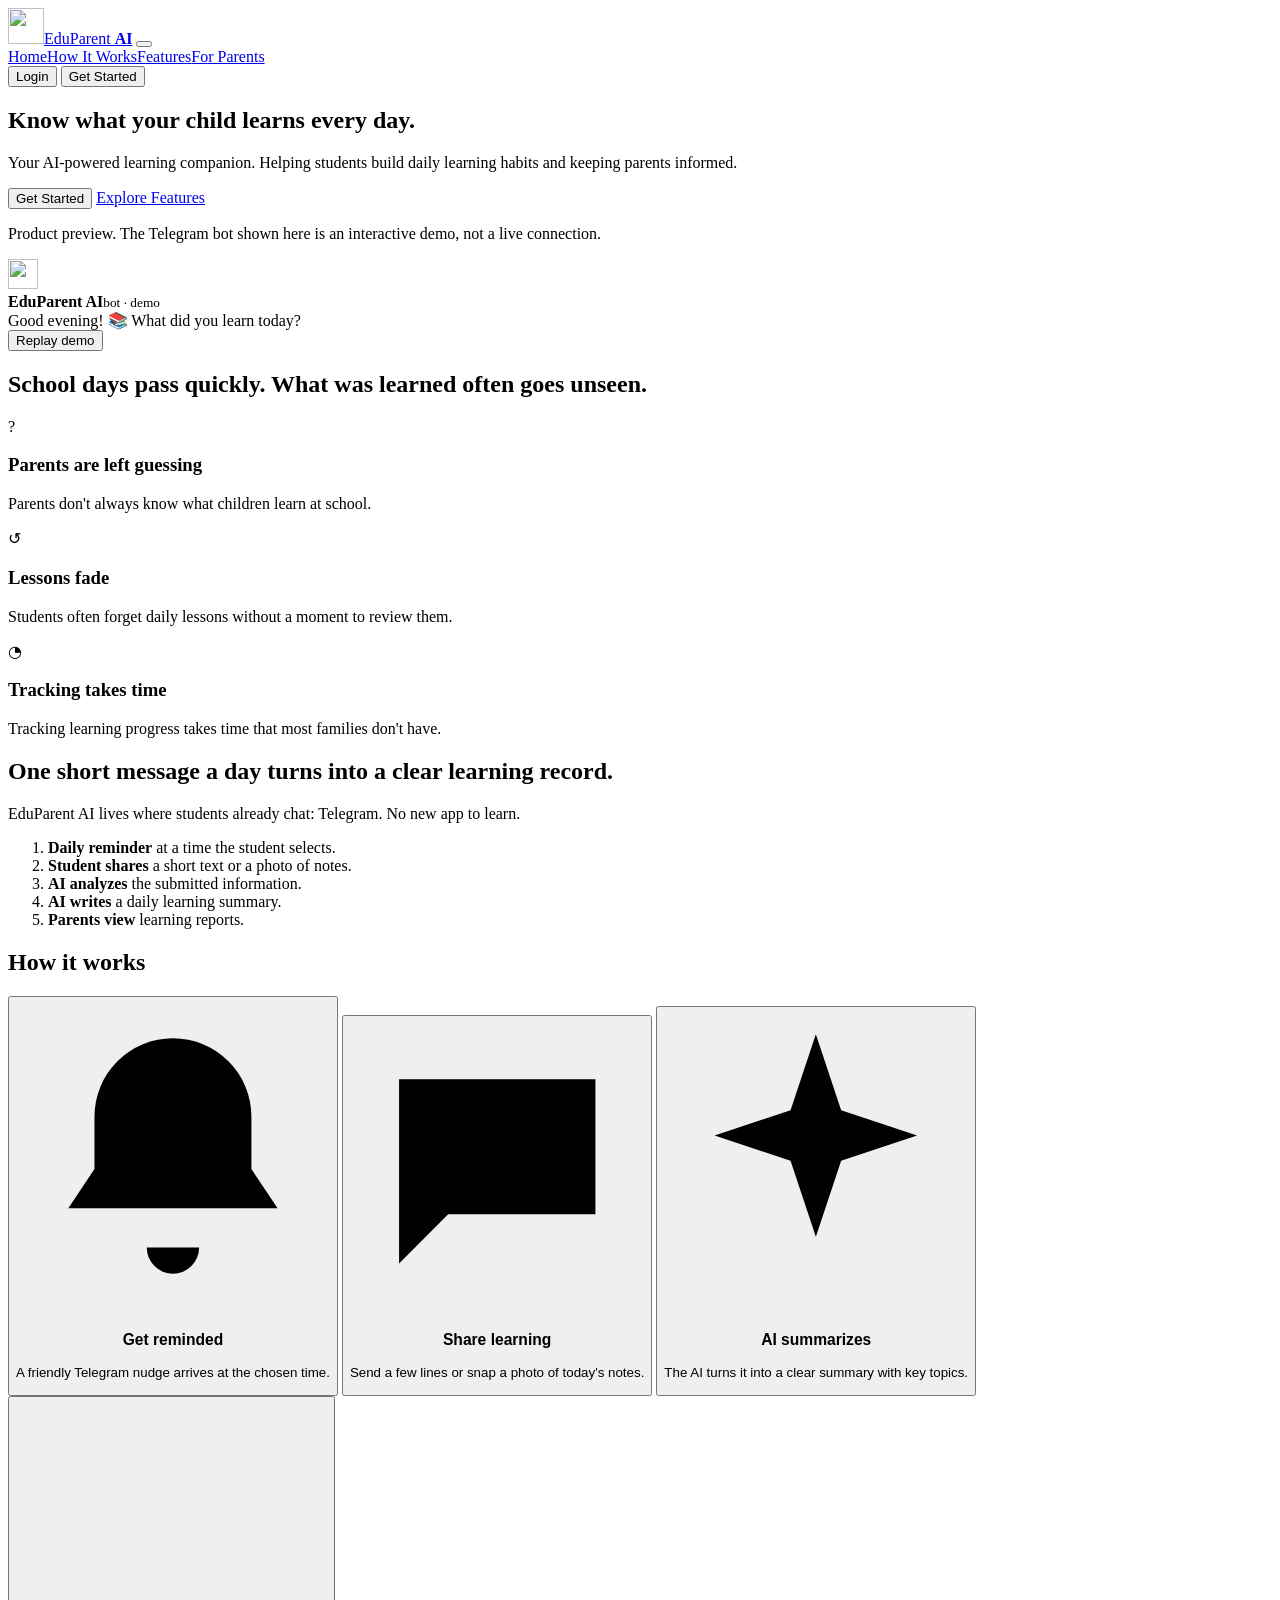
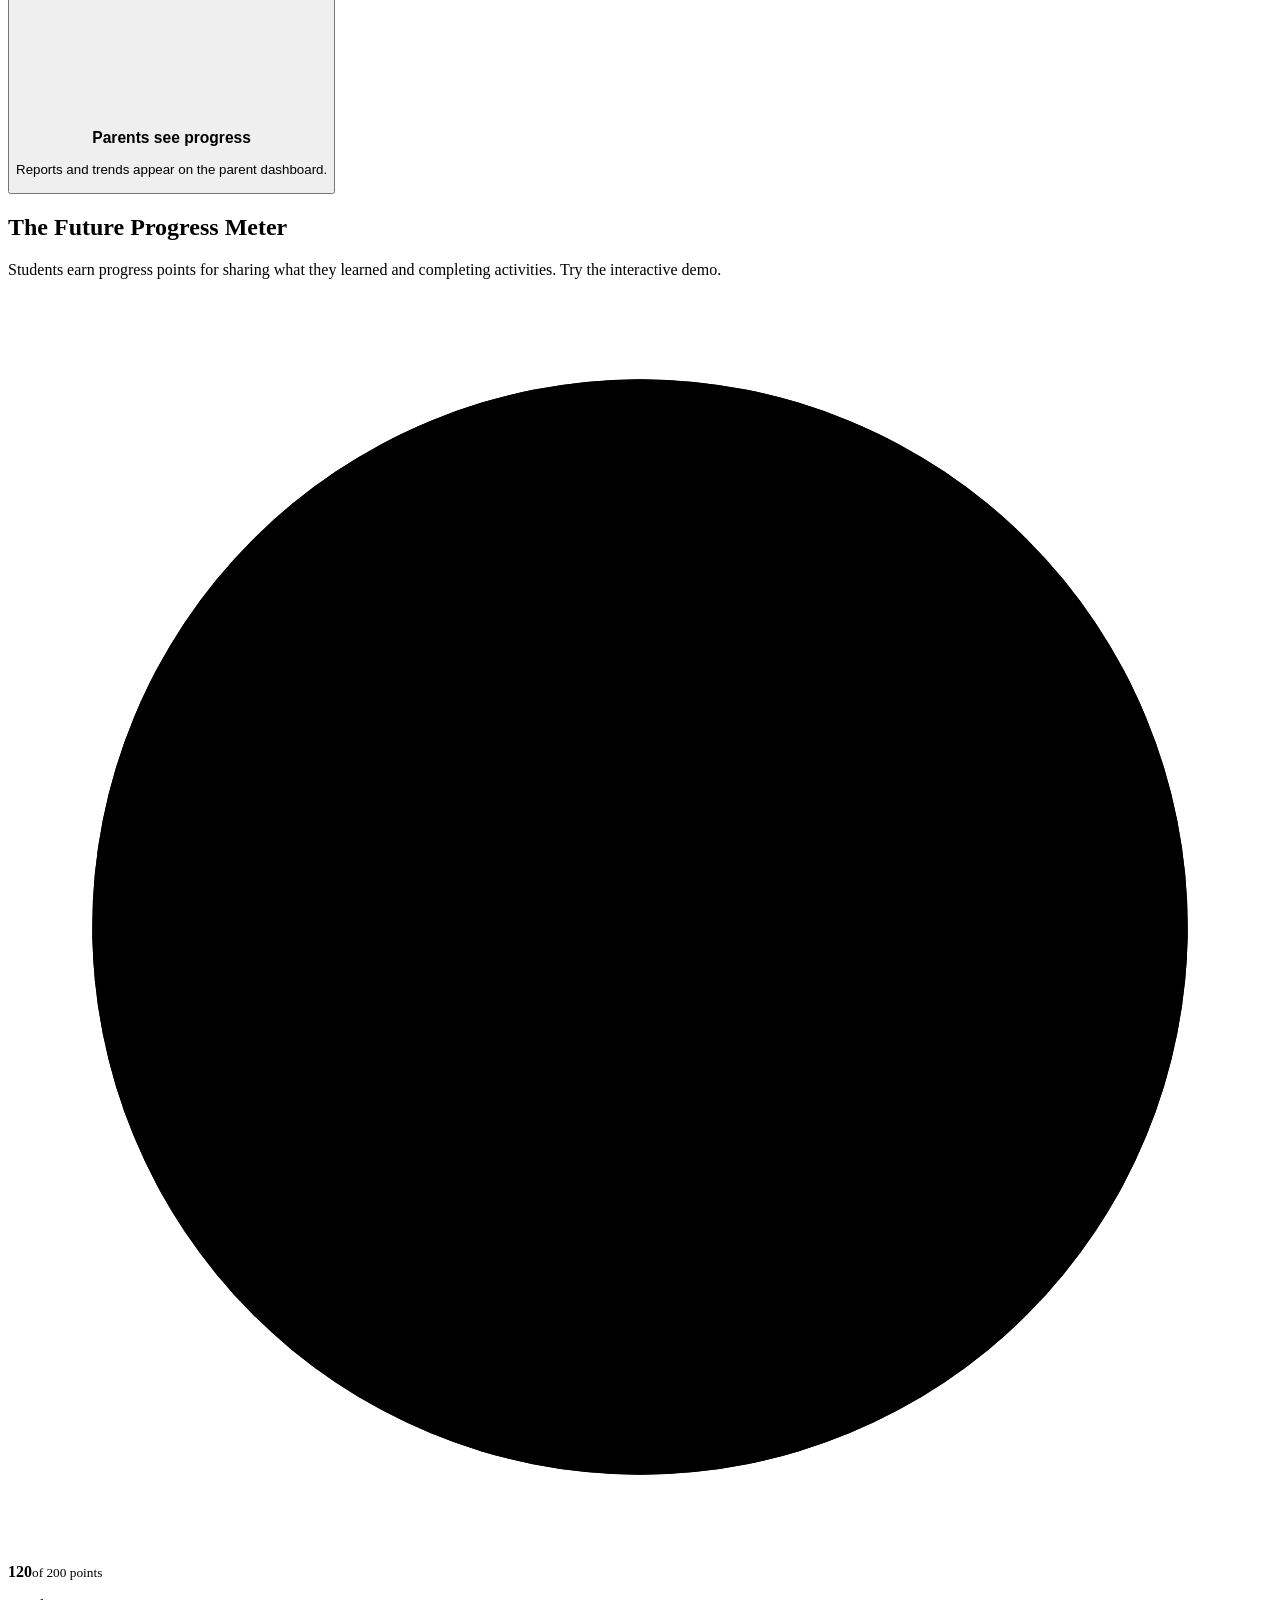
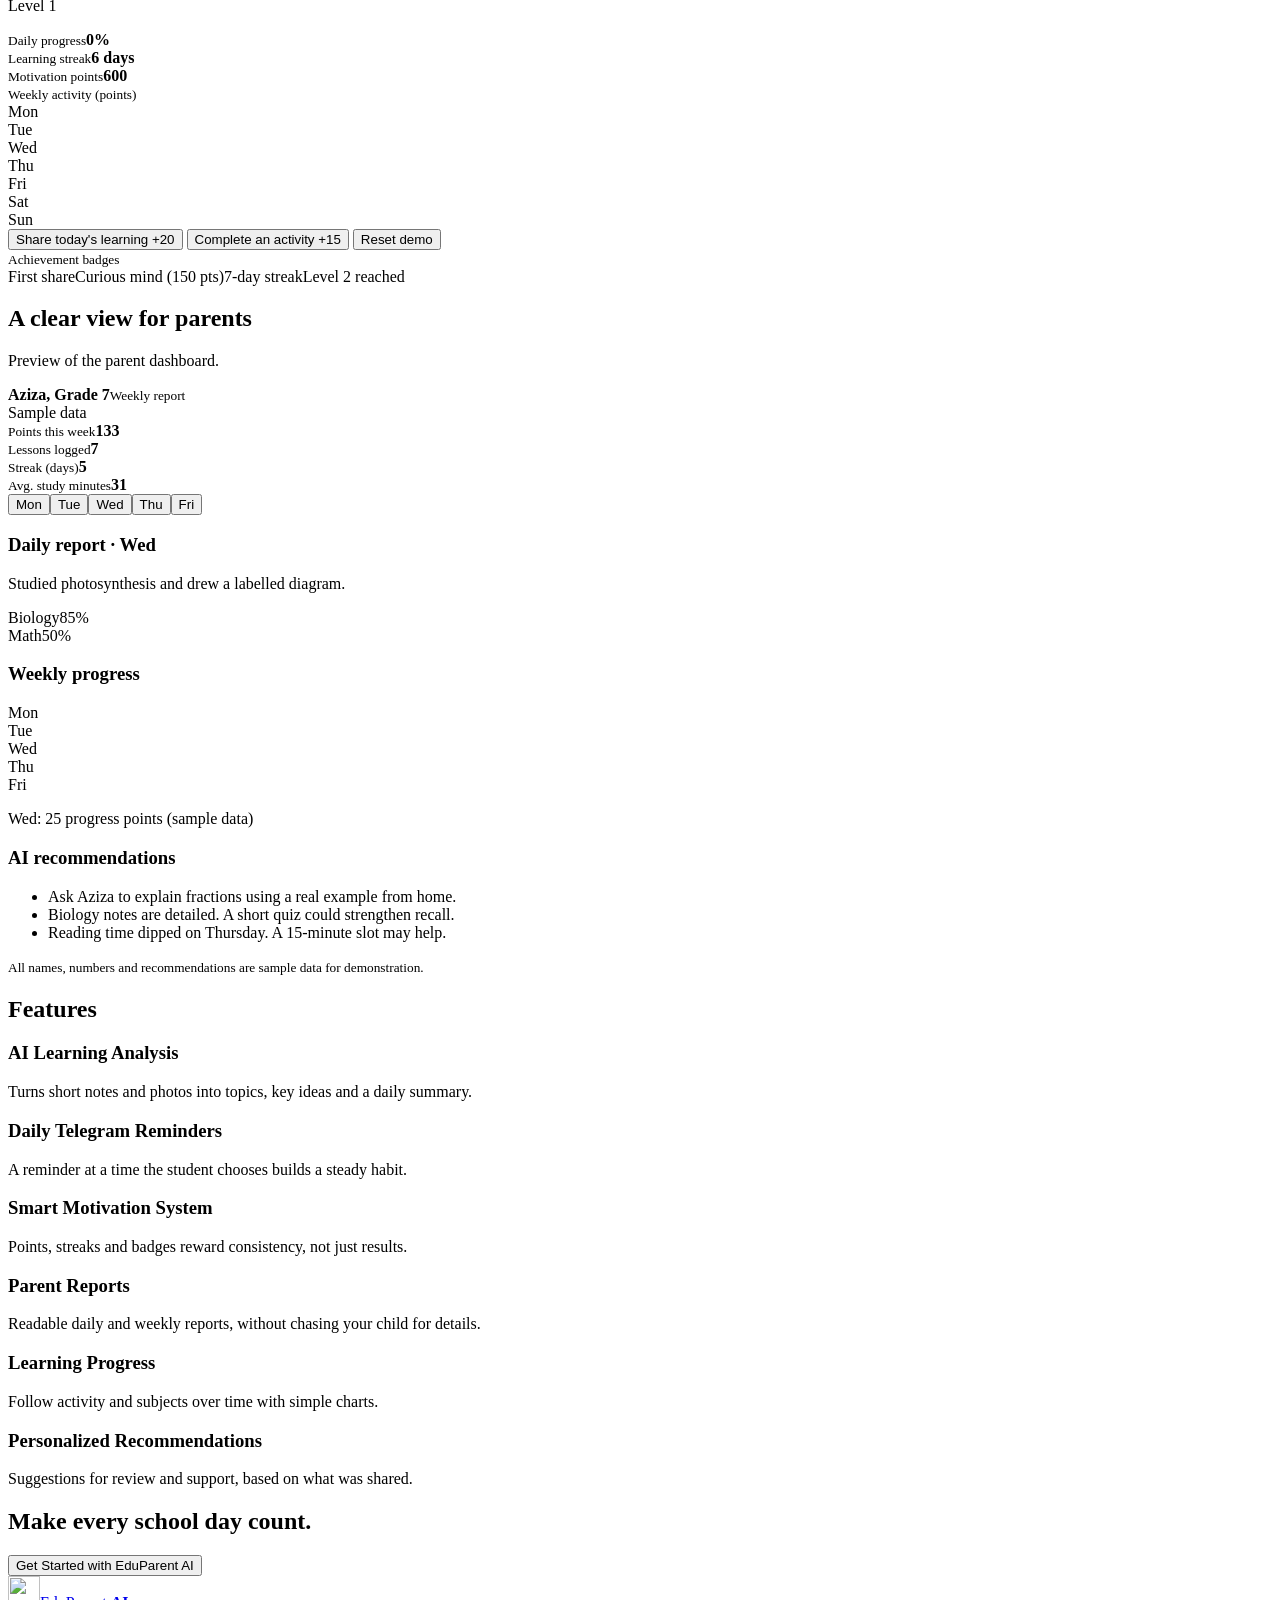
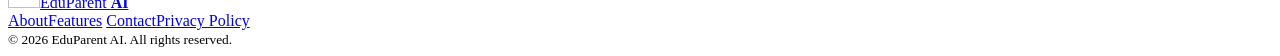
==== index.html @ 007787d1 "Create index.html" ====
<!DOCTYPE html>
<html lang="en">
<head>
<meta charset="UTF-8">
<meta name="viewport" content="width=device-width, initial-scale=1">
<title>EduParent AI – Know what your child learns every day</title>
<meta name="description" content="EduParent AI is a Telegram learning assistant that helps students share daily learning and keeps parents informed.">
<link rel="preconnect" href="https://fonts.googleapis.com">
<link rel="preconnect" href="https://fonts.gstatic.com" crossorigin>
<link href="https://fonts.googleapis.com/css2?family=Manrope:wght@400;500;600;700;800&display=swap" rel="stylesheet">
<link rel="stylesheet" href="style.css">
</head>
<body>

<!-- ===== A. NAVBAR ===== -->
<header class="nav" id="nav">
  <div class="wrap nav-in">
    <a href="#home" class="brand"><img src="logo.png" alt="" width="36" height="36"><span>EduParent <b>AI</b></span></a>
    <button class="burger" id="burger" aria-label="Open menu" aria-expanded="false"><span></span><span></span></button>
    <nav class="links" id="links">
      <a href="#home">Home</a><a href="#how">How It Works</a><a href="#features">Features</a><a href="#parents">For Parents</a>
      <div class="nav-btns">
        <button class="btn ghost sm" data-open="Login">Login</button>
        <button class="btn primary sm" data-open="Get Started">Get Started</button>
      </div>
    </nav>
  </div>
</header>

<main>
<!-- ===== B. HERO ===== -->
<section class="hero" id="home">
  <div class="wrap hero-grid">
    <div class="hero-copy">
      <h1>Know what your child learns every day.</h1>
      <p class="lead">Your AI-powered learning companion. Helping students build daily learning habits and keeping parents informed.</p>
      <div class="row">
        <button class="btn primary" data-open="Get Started">Get Started</button>
        <a class="btn ghost" href="#features">Explore Features</a>
      </div>
      <p class="note">Product preview. The Telegram bot shown here is an interactive demo, not a live connection.</p>
    </div>

    <div class="phone-stage">
      <div class="phone" id="phone">
        <div class="notch"></div>
        <div class="tg-head"><img src="logo.png" alt="" width="30" height="30"><div><strong>EduParent AI</strong><small>bot · demo</small></div></div>
        <div class="chat" id="chat" aria-live="polite"></div>
        <div class="tg-foot"><button class="btn primary sm" id="replay">Replay demo</button></div>
      </div>
      <div class="glow"></div>
    </div>
  </div>
</section>

<!-- ===== C. PROBLEM ===== -->
<section class="sec" id="problem">
  <div class="wrap">
    <h2>School days pass quickly. What was learned often goes unseen.</h2>
    <div class="grid3">
      <article class="card"><div class="ico">?</div><h3>Parents are left guessing</h3><p>Parents don't always know what children learn at school.</p></article>
      <article class="card"><div class="ico">↺</div><h3>Lessons fade</h3><p>Students often forget daily lessons without a moment to review them.</p></article>
      <article class="card"><div class="ico">◔</div><h3>Tracking takes time</h3><p>Tracking learning progress takes time that most families don't have.</p></article>
    </div>
  </div>
</section>

<!-- ===== D. SOLUTION ===== -->
<section class="sec alt" id="solution">
  <div class="wrap split">
    <div>
      <h2>One short message a day turns into a clear learning record.</h2>
      <p class="lead">EduParent AI lives where students already chat: Telegram. No new app to learn.</p>
    </div>
    <ol class="steps-list">
      <li><b>Daily reminder</b> at a time the student selects.</li>
      <li><b>Student shares</b> a short text or a photo of notes.</li>
      <li><b>AI analyzes</b> the submitted information.</li>
      <li><b>AI writes</b> a daily learning summary.</li>
      <li><b>Parents view</b> learning reports.</li>
    </ol>
  </div>
</section>

<!-- ===== E. HOW IT WORKS ===== -->
<section class="sec" id="how">
  <div class="wrap">
    <h2>How it works</h2>
    <div class="flow" id="flow">
      <div class="flow-line"><i id="flowFill"></i></div>
      <button class="step active" data-i="0"><span class="sico"><svg viewBox="0 0 24 24"><path d="M12 3a6 6 0 0 0-6 6v4l-2 3h16l-2-3V9a6 6 0 0 0-6-6zM10 19a2 2 0 0 0 4 0"/></svg></span><h3>Get reminded</h3><p>A friendly Telegram nudge arrives at the chosen time.</p></button>
      <button class="step" data-i="1"><span class="sico"><svg viewBox="0 0 24 24"><path d="M4 5h16v11H8l-4 4V5z"/></svg></span><h3>Share learning</h3><p>Send a few lines or snap a photo of today's notes.</p></button>
      <button class="step" data-i="2"><span class="sico"><svg viewBox="0 0 24 24"><path d="M12 2l2 6 6 2-6 2-2 6-2-6-6-2 6-2z"/></svg></span><h3>AI summarizes</h3><p>The AI turns it into a clear summary with key topics.</p></button>
      <button class="step" data-i="3"><span class="sico"><svg viewBox="0 0 24 24"><path d="M4 20V10M10 20V4M16 20v-8M22 20H2"/></svg></span><h3>Parents see progress</h3><p>Reports and trends appear on the parent dashboard.</p></button>
    </div>
  </div>
</section>

<!-- ===== F. FUTURE PROGRESS SYSTEM ===== -->
<section class="sec alt" id="progress">
  <div class="wrap">
    <h2>The Future Progress Meter</h2>
    <p class="lead">Students earn progress points for sharing what they learned and completing activities. Try the interactive demo.</p>
    <div class="meter card big">
      <div class="meter-l">
        <div class="ring"><svg viewBox="0 0 120 120"><circle cx="60" cy="60" r="52" class="trk"/><circle cx="60" cy="60" r="52" class="bar" id="ringBar"/></svg>
          <div class="ring-t"><strong id="pts">0</strong><small>of <span id="goal">200</span> points</small></div></div>
        <p class="lvl" id="lvl">Level 1</p>
      </div>
      <div class="meter-r">
        <div class="mini-stats">
          <div><small>Daily progress</small><strong id="dailyPct">0%</strong></div>
          <div><small>Learning streak</small><strong><span id="streak">6</span> days</strong></div>
          <div><small>Motivation points</small><strong id="mp">0</strong></div>
        </div>
        <small class="lab">Weekly activity (points)</small>
        <div class="bars" id="weekBars"></div>
        <div class="row">
          <button class="btn primary sm" id="actShare">Share today's learning +20</button>
          <button class="btn ghost sm" id="actQuiz">Complete an activity +15</button>
          <button class="btn ghost sm" id="actReset">Reset demo</button>
        </div>
        <small class="lab">Achievement badges</small>
        <div class="badges" id="badges"></div>
      </div>
    </div>
  </div>
</section>

<!-- ===== G. PARENT DASHBOARD ===== -->
<section class="sec" id="parents">
  <div class="wrap">
    <h2>A clear view for parents</h2>
    <p class="lead">Preview of the parent dashboard.</p>
    <div class="dash card big">
      <div class="dash-top">
        <div><strong>Aziza, Grade 7</strong><small>Weekly report</small></div>
        <span class="tag">Sample data</span>
      </div>
      <div class="kpis">
        <div><small>Points this week</small><strong data-count="165">0</strong></div>
        <div><small>Lessons logged</small><strong data-count="9">0</strong></div>
        <div><small>Streak (days)</small><strong data-count="6">0</strong></div>
        <div><small>Avg. study minutes</small><strong data-count="38">0</strong></div>
      </div>
      <div class="dash-grid">
        <div class="panel">
          <div class="tabs" id="dayTabs" role="tablist"></div>
          <h3 id="dayTitle"></h3>
          <p id="daySummary" class="muted"></p>
          <div id="subjects"></div>
        </div>
        <div class="panel">
          <h3>Weekly progress</h3>
          <div class="chart" id="chart"></div>
          <p class="muted" id="chartRead">Hover or tap a bar for details.</p>
          <h3>AI recommendations</h3>
          <ul class="recs">
            <li>Ask Aziza to explain fractions using a real example from home.</li>
            <li>Biology notes are detailed. A short quiz could strengthen recall.</li>
            <li>Reading time dipped on Thursday. A 15-minute slot may help.</li>
          </ul>
        </div>
      </div>
      <small class="muted">All names, numbers and recommendations are sample data for demonstration.</small>
    </div>
  </div>
</section>

<!-- ===== H. FEATURES ===== -->
<section class="sec alt" id="features">
  <div class="wrap">
    <h2>Features</h2>
    <div class="grid3">
      <article class="card feat"><h3>AI Learning Analysis</h3><p>Turns short notes and photos into topics, key ideas and a daily summary.</p></article>
      <article class="card feat"><h3>Daily Telegram Reminders</h3><p>A reminder at a time the student chooses builds a steady habit.</p></article>
      <article class="card feat"><h3>Smart Motivation System</h3><p>Points, streaks and badges reward consistency, not just results.</p></article>
      <article class="card feat"><h3>Parent Reports</h3><p>Readable daily and weekly reports, without chasing your child for details.</p></article>
      <article class="card feat"><h3>Learning Progress</h3><p>Follow activity and subjects over time with simple charts.</p></article>
      <article class="card feat"><h3>Personalized Recommendations</h3><p>Suggestions for review and support, based on what was shared.</p></article>
    </div>
  </div>
</section>

<!-- ===== I. CTA ===== -->
<section class="cta">
  <div class="wrap">
    <h2>Make every school day count.</h2>
    <button class="btn primary lg" data-open="Get Started">Get Started with EduParent AI</button>
  </div>
</section>
</main>

<!-- ===== J. FOOTER ===== -->
<footer class="foot">
  <div class="wrap foot-in">
    <a href="#home" class="brand"><img src="logo.png" alt="" width="32" height="32"><span>EduParent <b>AI</b></span></a>
    <nav>
      <a href="#solution">About</a><a href="#features">Features</a>
      <a href="#" data-open="Contact">Contact</a><a href="#" data-open="Privacy Policy">Privacy Policy</a>
    </nav>
    <small>© <span id="yr">2026</span> EduParent AI. All rights reserved.</small>
  </div>
</footer>

<!-- Modal (demo notice) -->
<dialog id="modal">
  <h3 id="mTitle">Get Started</h3>
  <p>This website is a design preview. Sign-up, login and the Telegram bot are not connected yet, so nothing is sent or stored.</p>
  <div class="row"><button class="btn primary sm" id="mClose">Got it</button></div>
</dialog>

<script src="script.js"></script>
</body>
</html>
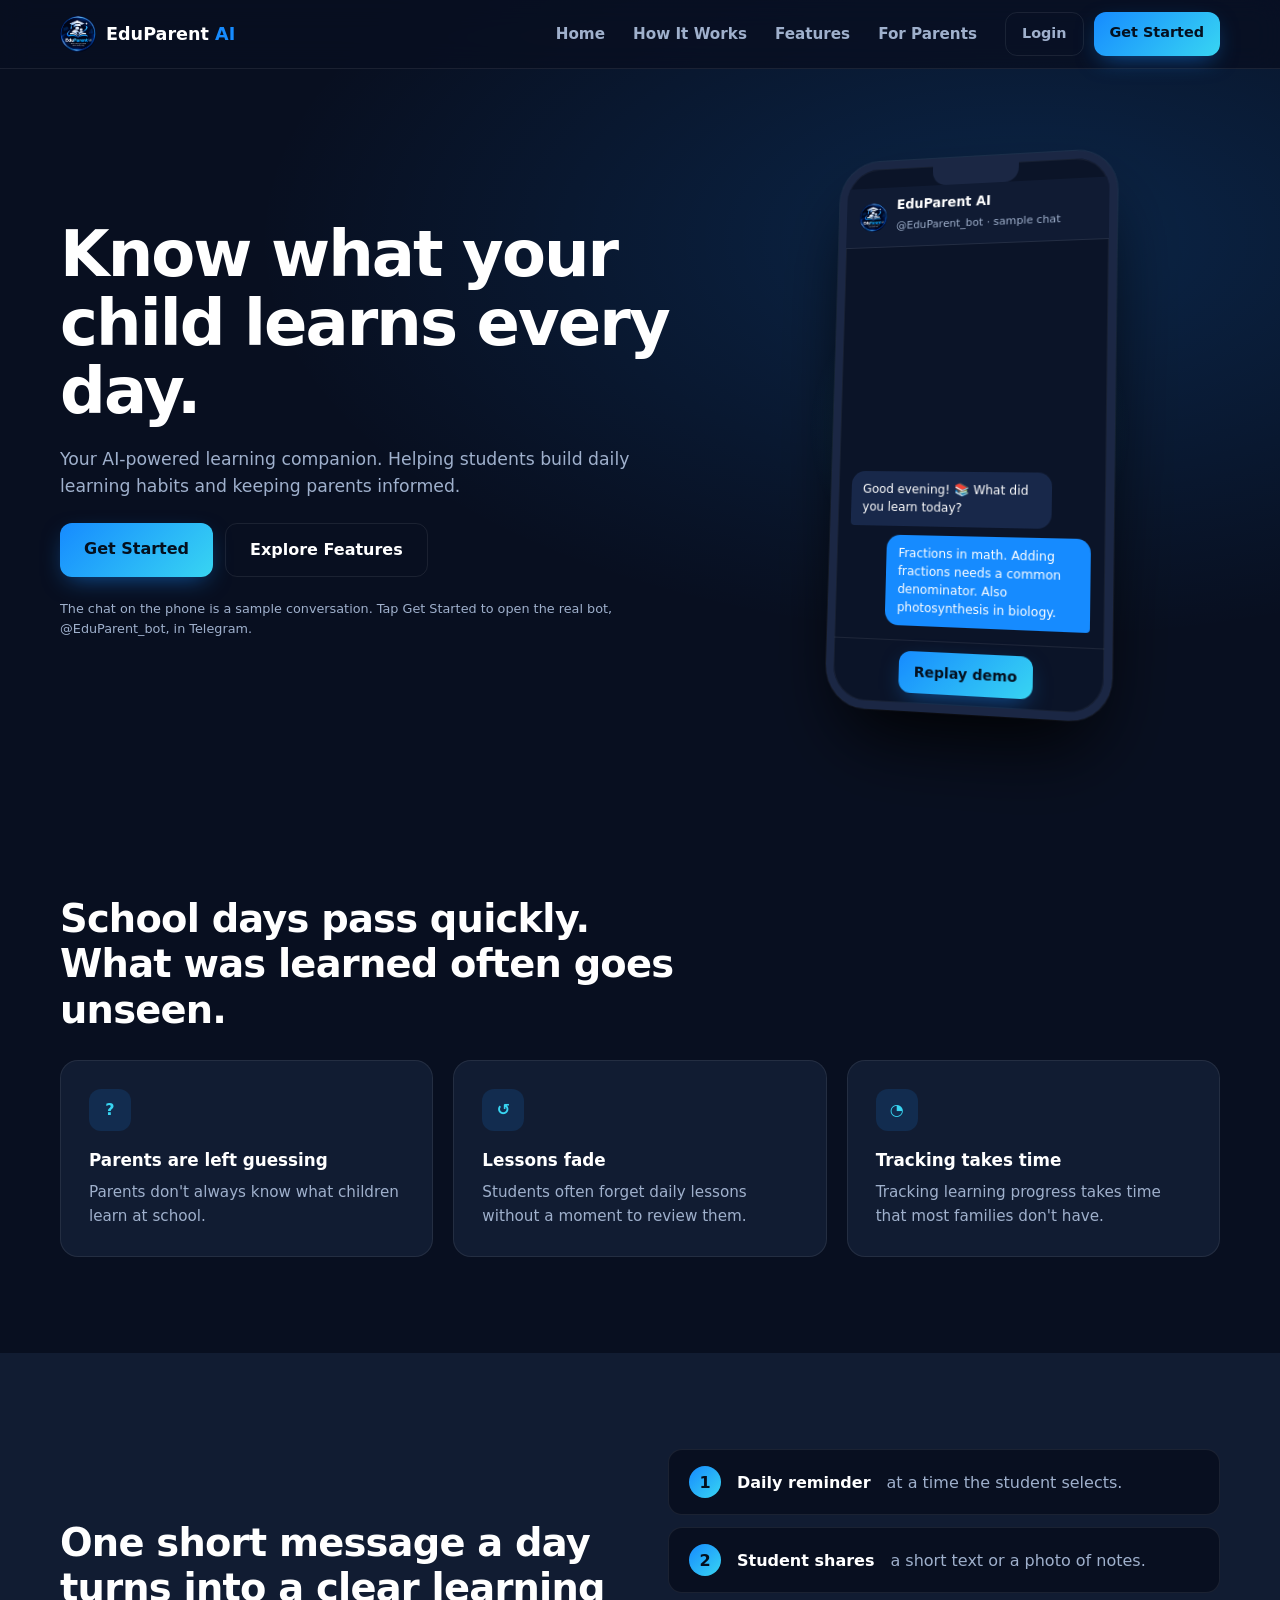
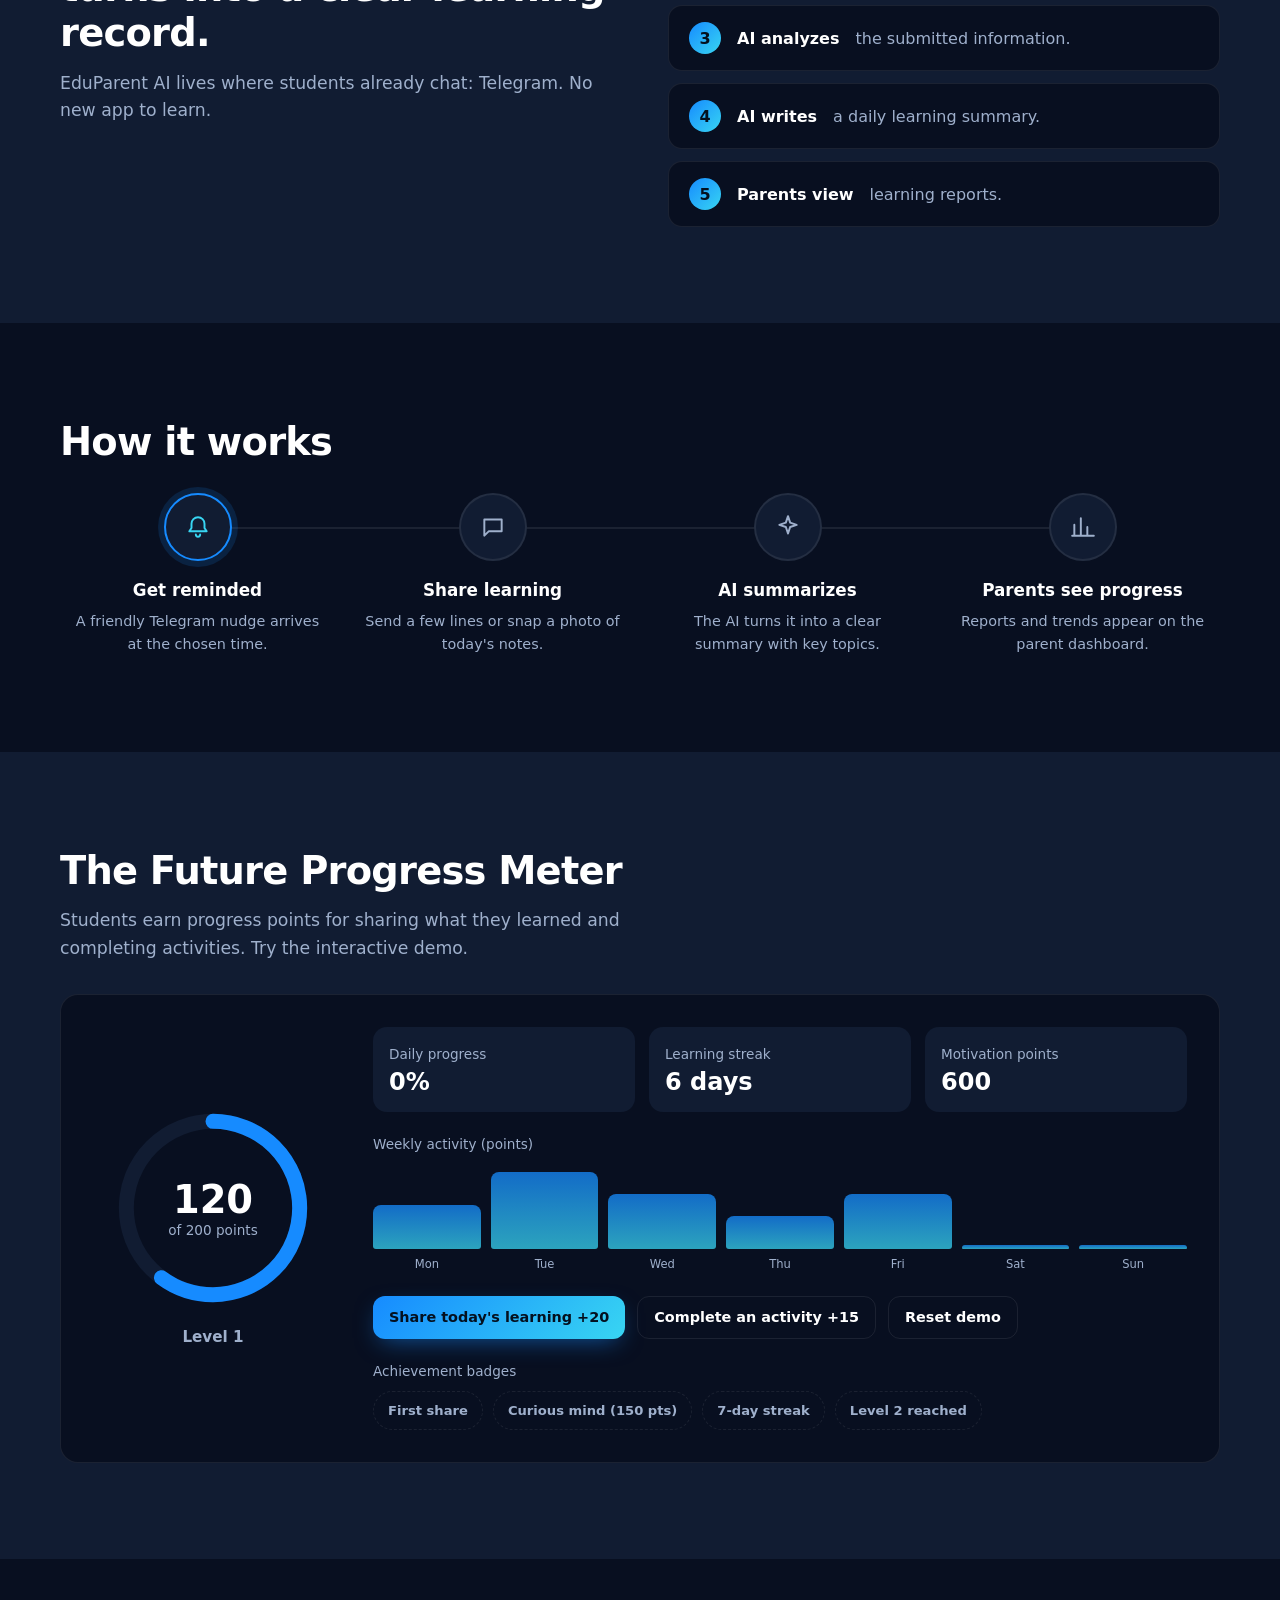
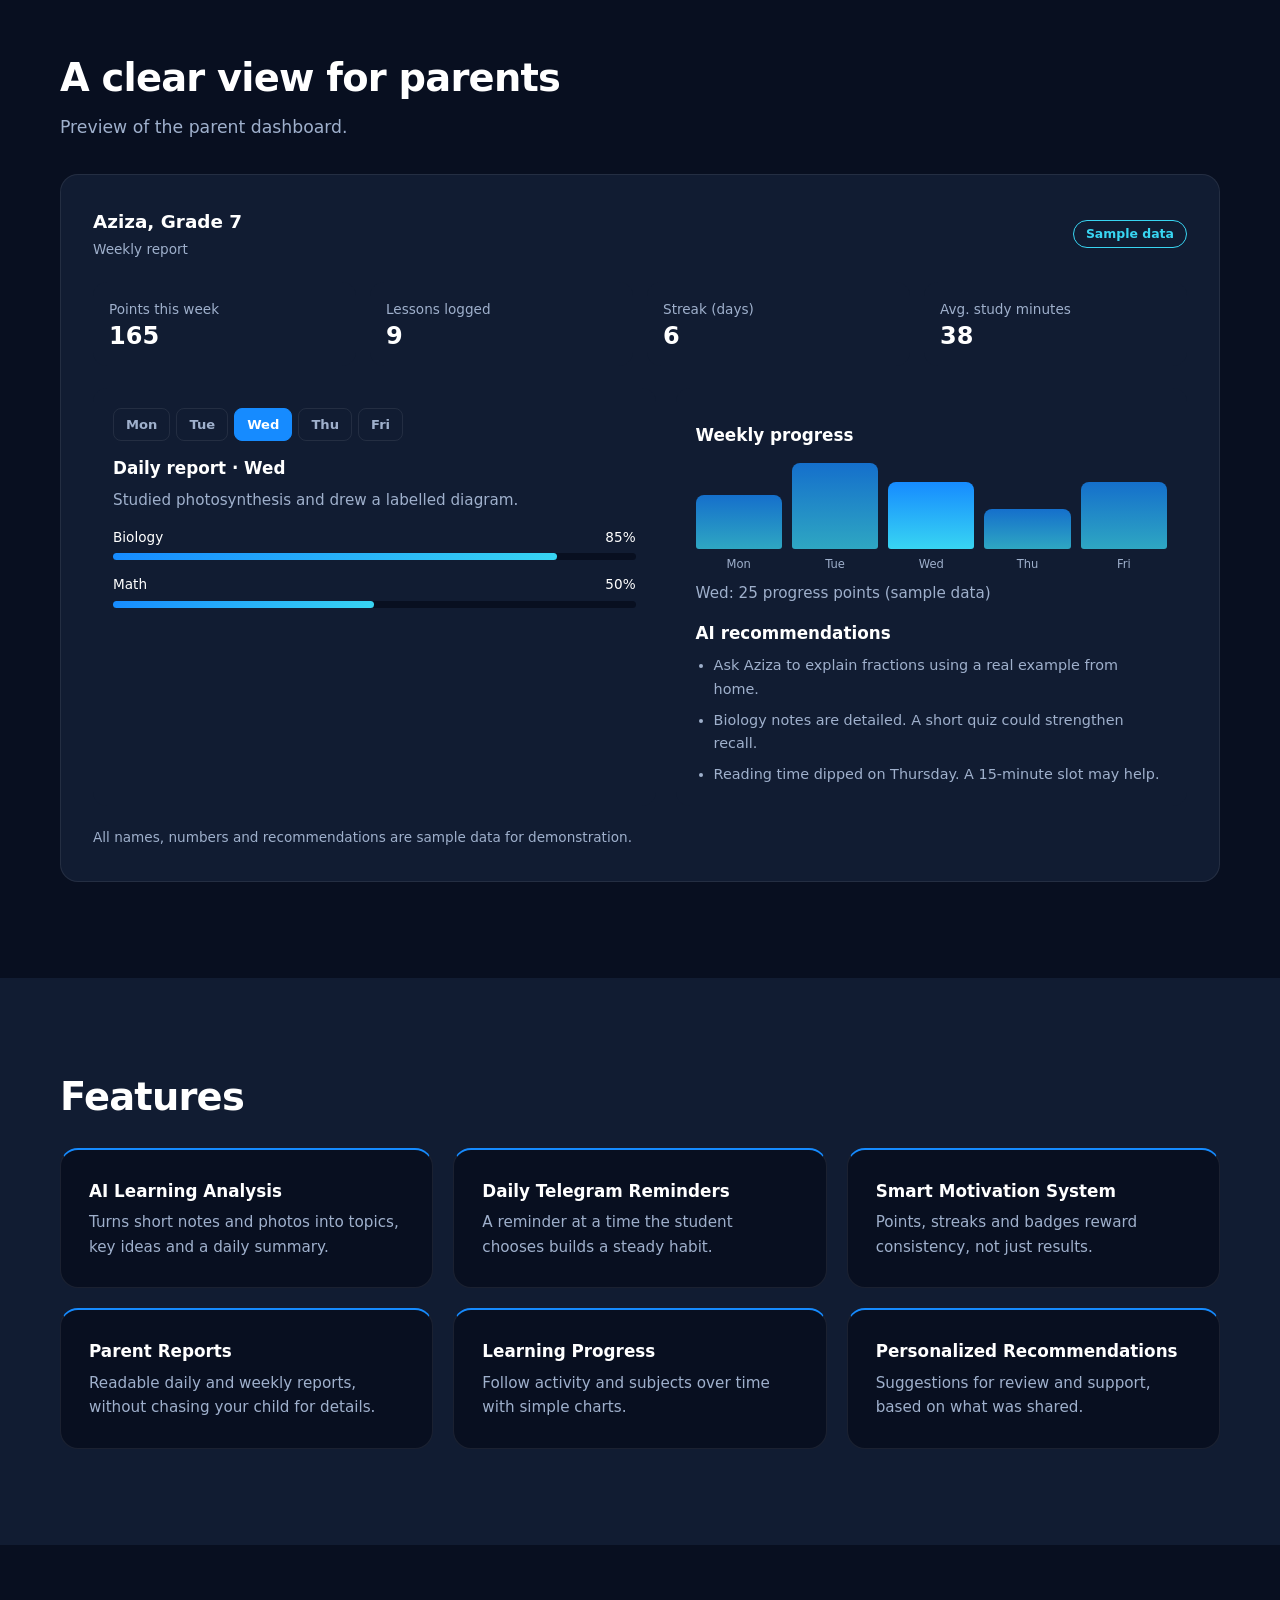
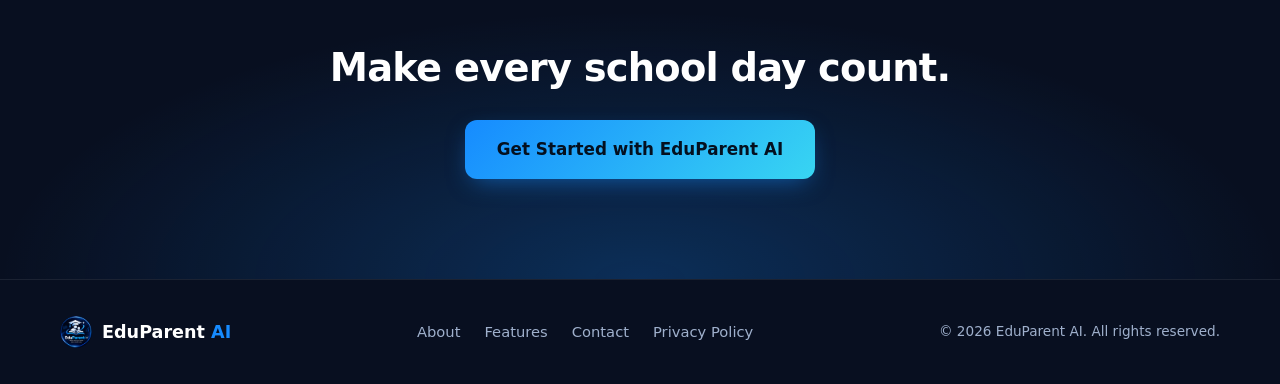
==== commit 6a55a277: "Rename index (1).html to index.html" ====
--- a/index.html
+++ b/index.html
@@ -8,6 +8,8 @@
 <link rel="preconnect" href="https://fonts.googleapis.com">
 <link rel="preconnect" href="https://fonts.gstatic.com" crossorigin>
 <link href="https://fonts.googleapis.com/css2?family=Manrope:wght@400;500;600;700;800&display=swap" rel="stylesheet">
+<link rel="icon" type="image/png" href="favicon.png">
+<link rel="apple-touch-icon" href="favicon.png">
 <link rel="stylesheet" href="style.css">
 </head>
 <body>
@@ -20,8 +22,8 @@
     <nav class="links" id="links">
       <a href="#home">Home</a><a href="#how">How It Works</a><a href="#features">Features</a><a href="#parents">For Parents</a>
       <div class="nav-btns">
-        <button class="btn ghost sm" data-open="Login">Login</button>
-        <button class="btn primary sm" data-open="Get Started">Get Started</button>
+        <a class="btn ghost sm" href="https://t.me/EduParent_bot" target="_blank" rel="noopener">Login</a>
+        <a class="btn primary sm" href="https://t.me/EduParent_bot" target="_blank" rel="noopener">Get Started</a>
       </div>
     </nav>
   </div>
@@ -35,16 +37,16 @@
       <h1>Know what your child learns every day.</h1>
       <p class="lead">Your AI-powered learning companion. Helping students build daily learning habits and keeping parents informed.</p>
       <div class="row">
-        <button class="btn primary" data-open="Get Started">Get Started</button>
+        <a class="btn primary" href="https://t.me/EduParent_bot" target="_blank" rel="noopener">Get Started</a>
         <a class="btn ghost" href="#features">Explore Features</a>
       </div>
-      <p class="note">Product preview. The Telegram bot shown here is an interactive demo, not a live connection.</p>
+      <p class="note">The chat on the phone is a sample conversation. Tap Get Started to open the real bot, @EduParent_bot, in Telegram.</p>
     </div>
 
     <div class="phone-stage">
       <div class="phone" id="phone">
         <div class="notch"></div>
-        <div class="tg-head"><img src="logo.png" alt="" width="30" height="30"><div><strong>EduParent AI</strong><small>bot · demo</small></div></div>
+        <div class="tg-head"><img src="logo.png" alt="" width="30" height="30"><div><strong>EduParent AI</strong><small>@EduParent_bot · sample chat</small></div></div>
         <div class="chat" id="chat" aria-live="polite"></div>
         <div class="tg-foot"><button class="btn primary sm" id="replay">Replay demo</button></div>
       </div>
@@ -186,7 +188,7 @@
 <section class="cta">
   <div class="wrap">
     <h2>Make every school day count.</h2>
-    <button class="btn primary lg" data-open="Get Started">Get Started with EduParent AI</button>
+    <a class="btn primary lg" href="https://t.me/EduParent_bot" target="_blank" rel="noopener">Get Started with EduParent AI</a>
   </div>
 </section>
 </main>
@@ -206,7 +208,7 @@
 <!-- Modal (demo notice) -->
 <dialog id="modal">
   <h3 id="mTitle">Get Started</h3>
-  <p>This website is a design preview. Sign-up, login and the Telegram bot are not connected yet, so nothing is sent or stored.</p>
+  <p>This page is not available yet. To get in touch or start using EduParent AI, open our Telegram bot: <a href="https://t.me/EduParent_bot" target="_blank" rel="noopener" style="color:var(--cyan)">@EduParent_bot</a>.</p>
   <div class="row"><button class="btn primary sm" id="mClose">Got it</button></div>
 </dialog>
 
--- a/style.css
+++ b/style.css
@@ -0,0 +1,151 @@
+/* ===== EduParent AI – styles ===== */
+/* 1. Tokens */
+:root{
+  --bg:#080F20; --bg2:#111C32; --line:rgba(255,255,255,.08);
+  --blue:#168BFF; --cyan:#38D5F2; --text:#fff; --soft:#9fb0cc;
+  --r:18px; --grad:linear-gradient(135deg,#168BFF,#38D5F2);
+  font-family:'Manrope',system-ui,-apple-system,'Segoe UI',sans-serif;
+}
+/* 2. Base */
+*{box-sizing:border-box;margin:0}
+html{scroll-behavior:smooth;scroll-padding-top:80px}
+body{background:var(--bg);color:var(--text);line-height:1.6;-webkit-font-smoothing:antialiased}
+img{display:block}
+a{color:inherit;text-decoration:none}
+button{font:inherit;color:inherit;cursor:pointer}
+:focus-visible{outline:2px solid var(--cyan);outline-offset:3px}
+.wrap{width:min(1160px,92%);margin:auto}
+h1{font-size:clamp(2.4rem,5.4vw,4rem);line-height:1.07;letter-spacing:-.03em;font-weight:800}
+h2{font-size:clamp(1.6rem,3.2vw,2.4rem);line-height:1.18;letter-spacing:-.02em;font-weight:800;max-width:24ch;margin-bottom:14px}
+h3{font-size:1.05rem;font-weight:700;margin-bottom:6px}
+.lead{color:var(--soft);font-size:1.08rem;max-width:56ch}
+.muted,small{color:var(--soft);font-size:.85rem}
+.sec{padding:96px 0}.sec.alt{background:var(--bg2)}
+.sec .lead{margin-bottom:32px}.sec h2{margin-bottom:28px}.sec h2+.lead{margin-top:-14px}
+.row{display:flex;flex-wrap:wrap;gap:12px;margin:22px 0}
+/* 3. Buttons */
+.btn{border:1px solid var(--line);border-radius:12px;padding:13px 24px;font-weight:700;background:transparent;transition:transform .2s,box-shadow .2s,background .2s;display:inline-block}
+.btn.sm{padding:9px 16px;font-size:.9rem}.btn.lg{padding:16px 32px;font-size:1.05rem}
+.btn.primary{background:var(--grad);border:0;color:#04101f;box-shadow:0 8px 24px -8px rgba(22,139,255,.6)}
+.btn.ghost:hover{background:rgba(255,255,255,.06)}
+.btn:hover{transform:translateY(-2px)}
+/* 4. Nav */
+.nav{position:fixed;inset:0 0 auto;z-index:50;background:rgba(8,15,32,.78);backdrop-filter:blur(14px);border-bottom:1px solid var(--line)}
+.nav-in{display:flex;align-items:center;justify-content:space-between;height:68px}
+.brand{display:flex;align-items:center;gap:10px;font-weight:800;font-size:1.1rem}
+.brand img{border-radius:50%}.brand b{color:var(--blue)}
+.links{display:flex;align-items:center;gap:28px;color:var(--soft);font-weight:600;font-size:.95rem}
+.links>a:hover{color:#fff}
+.nav-btns{display:flex;gap:10px}
+.burger{display:none;background:none;border:0;width:40px;height:40px;position:relative}
+.burger span{position:absolute;left:9px;right:9px;height:2px;background:#fff;transition:.25s}
+.burger span:first-child{top:15px}.burger span:last-child{top:24px}
+.burger[aria-expanded=true] span:first-child{top:20px;transform:rotate(45deg)}
+.burger[aria-expanded=true] span:last-child{top:20px;transform:rotate(-45deg)}
+/* 5. Hero */
+.hero{padding:150px 0 90px;background:radial-gradient(60% 50% at 80% 30%,rgba(22,139,255,.18),transparent),var(--bg)}
+.hero-grid{display:grid;grid-template-columns:1.1fr .9fr;gap:48px;align-items:center}
+.hero .lead{margin-top:20px}.note{font-size:.8rem;color:var(--soft)}
+.phone-stage{position:relative;display:grid;place-items:center;perspective:1200px}
+.glow{position:absolute;width:70%;aspect-ratio:1;background:radial-gradient(circle,rgba(56,213,242,.25),transparent 65%);z-index:0}
+.phone{position:relative;z-index:1;width:290px;height:560px;border-radius:42px;background:#0b1428;border:8px solid #1b2744;box-shadow:0 40px 80px -20px #000,0 0 0 1px var(--line),inset 0 0 0 1px rgba(255,255,255,.05);display:flex;flex-direction:column;overflow:hidden;transform:rotateY(-14deg) rotateX(5deg);transition:transform .5s}
+.phone:hover{transform:rotateY(0) rotateX(0)}
+.notch{width:90px;height:20px;background:#1b2744;border-radius:0 0 14px 14px;margin:0 auto}
+.tg-head{display:flex;gap:10px;align-items:center;padding:10px 14px;background:#101b33;border-bottom:1px solid var(--line)}
+.tg-head img{border-radius:50%}.tg-head strong{display:block;font-size:.85rem;line-height:1.2}.tg-head small{font-size:.7rem}
+.chat{flex:1;padding:14px;display:flex;flex-direction:column;gap:9px;overflow:hidden;justify-content:flex-end}
+.msg{max-width:84%;padding:9px 12px;border-radius:14px;font-size:.78rem;line-height:1.45;animation:pop .35s}
+.msg.bot{background:#18284a;border-bottom-left-radius:4px;align-self:flex-start}
+.msg.me{background:var(--blue);border-bottom-right-radius:4px;align-self:flex-end}
+.msg.sum{background:#18284a;border-left:3px solid var(--cyan)}
+.msg b{color:var(--cyan)}.dots{display:inline-flex;gap:3px}.dots i{width:5px;height:5px;border-radius:50%;background:var(--soft);animation:blink 1s infinite}.dots i:nth-child(2){animation-delay:.15s}.dots i:nth-child(3){animation-delay:.3s}
+.tg-foot{padding:10px;text-align:center;border-top:1px solid var(--line)}
+@keyframes pop{from{opacity:0;transform:translateY(8px) scale(.97)}}
+@keyframes blink{50%{opacity:.25}}
+/* 6. Cards / grids */
+.grid3{display:grid;grid-template-columns:repeat(3,1fr);gap:20px}
+.card{background:var(--bg2);border:1px solid var(--line);border-radius:var(--r);padding:28px;transition:border-color .25s,transform .25s}
+.sec.alt .card{background:var(--bg)}
+.card:hover{border-color:rgba(22,139,255,.5)}
+.card p{color:var(--soft);font-size:.95rem}
+.card.big{padding:32px}.card.big:hover{transform:none}
+.ico{width:42px;height:42px;border-radius:12px;display:grid;place-items:center;background:rgba(22,139,255,.14);color:var(--cyan);font-weight:800;margin-bottom:16px}
+.feat{border-top:2px solid var(--blue)}
+/* 7. Solution */
+.split{display:grid;grid-template-columns:1fr 1fr;gap:56px;align-items:center}
+.steps-list{list-style:none;counter-reset:s;display:grid;gap:12px;padding:0}
+.steps-list li{counter-increment:s;display:flex;gap:16px;align-items:center;padding:16px 20px;background:var(--bg);border:1px solid var(--line);border-radius:14px;color:var(--soft)}
+.steps-list li::before{content:counter(s);flex:none;width:32px;height:32px;border-radius:50%;background:var(--grad);color:#04101f;font-weight:800;display:grid;place-items:center}
+.steps-list b{color:#fff}
+/* 8. How it works */
+.flow{position:relative;display:grid;grid-template-columns:repeat(4,1fr);gap:20px}
+.flow-line{position:absolute;top:34px;left:12%;right:12%;height:2px;background:var(--line)}
+.flow-line i{display:block;height:100%;width:0;background:var(--grad);transition:width .5s}
+.step{position:relative;background:none;border:0;text-align:center;padding:0 10px}
+.sico{display:grid;place-items:center;width:68px;height:68px;margin:0 auto 16px;border-radius:50%;background:var(--bg2);border:2px solid var(--line);transition:.3s}
+.sico svg{width:26px;fill:none;stroke:var(--soft);stroke-width:1.8;stroke-linecap:round;stroke-linejoin:round}
+.step p{color:var(--soft);font-size:.9rem}
+.step.active .sico,.step.done .sico{border-color:var(--blue);box-shadow:0 0 0 6px rgba(22,139,255,.15)}
+.step.active svg,.step.done svg{stroke:var(--cyan)}
+/* 9. Meter */
+.meter{display:grid;grid-template-columns:240px 1fr;gap:40px;align-items:center}
+.ring{position:relative;width:200px;margin:auto}
+.ring svg{transform:rotate(-90deg)}
+.ring circle{fill:none;stroke-width:9}.trk{stroke:var(--bg2)}
+.bar{stroke:url(#g);stroke:var(--blue);stroke-linecap:round;stroke-dasharray:327;stroke-dashoffset:327;transition:stroke-dashoffset .8s cubic-bezier(.2,.8,.2,1)}
+.ring-t{position:absolute;inset:0;display:grid;place-content:center;text-align:center}
+.ring-t strong{font-size:2.4rem;line-height:1}
+.lvl{text-align:center;margin-top:10px;font-weight:700;color:var(--cyan)}
+.mini-stats,.kpis{display:grid;grid-template-columns:repeat(3,1fr);gap:14px;margin-bottom:22px}
+.kpis{grid-template-columns:repeat(4,1fr)}
+.mini-stats>div,.kpis>div{background:var(--bg2);border-radius:14px;padding:14px 16px}
+.mini-stats strong,.kpis strong{display:block;font-size:1.5rem;line-height:1.3}
+.lab{display:block;margin:8px 0 8px}
+.bars,.chart{display:flex;align-items:flex-end;gap:10px;height:110px}
+.bars div,.chart div{flex:1;display:flex;flex-direction:column;justify-content:flex-end;align-items:center;height:100%;gap:6px;font-size:.72rem;color:var(--soft)}
+.bars i,.chart i{display:block;width:100%;border-radius:8px 8px 3px 3px;background:var(--bg2);background:linear-gradient(var(--blue),var(--cyan));opacity:.75;transition:height .6s,opacity .2s}
+.chart div{cursor:pointer}.chart div:hover i,.chart div.on i{opacity:1}
+.badges{display:flex;flex-wrap:wrap;gap:10px}
+.badge{padding:8px 14px;border-radius:999px;border:1px dashed var(--line);color:var(--soft);font-size:.82rem;font-weight:600;transition:.4s}
+.badge.on{border:1px solid var(--blue);background:rgba(22,139,255,.14);color:#fff;animation:pop .4s}
+/* 10. Dashboard */
+.dash-top{display:flex;justify-content:space-between;align-items:center;margin-bottom:20px}
+.dash-top strong{display:block;font-size:1.15rem}
+.tag{font-size:.78rem;font-weight:700;color:var(--cyan);border:1px solid var(--cyan);border-radius:999px;padding:3px 12px}
+.dash-grid{display:grid;grid-template-columns:1.1fr 1fr;gap:20px;margin-bottom:18px}
+.panel{background:var(--bg2);border-radius:14px;padding:20px}
+.panel h3{margin-top:14px}.panel .chart{margin:14px 0 8px}
+.tabs{display:flex;gap:6px;flex-wrap:wrap}
+.tabs button{background:none;border:1px solid var(--line);border-radius:8px;padding:5px 12px;font-size:.82rem;font-weight:600;color:var(--soft)}
+.tabs button[aria-selected=true]{background:var(--blue);border-color:var(--blue);color:#fff}
+.sub{margin-top:14px}.sub-h{display:flex;justify-content:space-between;font-size:.85rem;margin-bottom:5px}
+.sub-b{height:7px;border-radius:9px;background:var(--bg)}.sub-b i{display:block;height:100%;border-radius:9px;background:var(--grad);transition:width .6s}
+.recs{padding-left:18px;color:var(--soft);font-size:.9rem;display:grid;gap:8px;margin-top:8px}
+/* 11. CTA + footer */
+.cta{padding:100px 0;text-align:center;background:radial-gradient(50% 80% at 50% 100%,rgba(22,139,255,.25),transparent),var(--bg)}
+.cta h2{margin:0 auto 30px;max-width:none}
+.foot{border-top:1px solid var(--line);padding:36px 0}
+.foot-in{display:flex;justify-content:space-between;align-items:center;gap:20px;flex-wrap:wrap}
+.foot nav{display:flex;gap:24px;color:var(--soft);font-size:.92rem}.foot nav a:hover{color:#fff}
+/* 12. Modal */
+dialog{margin:auto;border:1px solid var(--line);border-radius:var(--r);background:var(--bg2);color:#fff;padding:28px;max-width:420px}
+dialog::backdrop{background:rgba(3,7,16,.7);backdrop-filter:blur(4px)}
+dialog p{color:var(--soft)}
+/* 13. Reveal (hero-adjacent sections only fade once) */
+.rv{opacity:0;transform:translateY(16px);transition:opacity .6s,transform .6s}.rv.in{opacity:1;transform:none}
+/* 14. Responsive */
+@media(max-width:900px){
+  .hero-grid,.split,.meter,.dash-grid{grid-template-columns:1fr}
+  .hero{padding-top:120px}.grid3{grid-template-columns:1fr 1fr}
+  .flow{grid-template-columns:1fr 1fr;row-gap:32px}.flow-line{display:none}
+  .burger{display:block}
+  .links{position:absolute;top:68px;left:0;right:0;flex-direction:column;align-items:stretch;gap:0;background:var(--bg);padding:8px 4% 20px;border-bottom:1px solid var(--line);display:none}
+  .links.open{display:flex}.links>a{padding:14px 0;border-bottom:1px solid var(--line)}
+  .nav-btns{margin-top:16px}.nav-btns .btn{flex:1}
+  .sec{padding:72px 0}
+}
+@media(max-width:600px){
+  .grid3{grid-template-columns:1fr}.kpis{grid-template-columns:1fr 1fr}.mini-stats{grid-template-columns:1fr}
+  .phone{transform:none}.card.big{padding:20px}
+}
+@media(prefers-reduced-motion:reduce){*{animation:none!important;transition:none!important;scroll-behavior:auto!important}.rv{opacity:1;transform:none}}
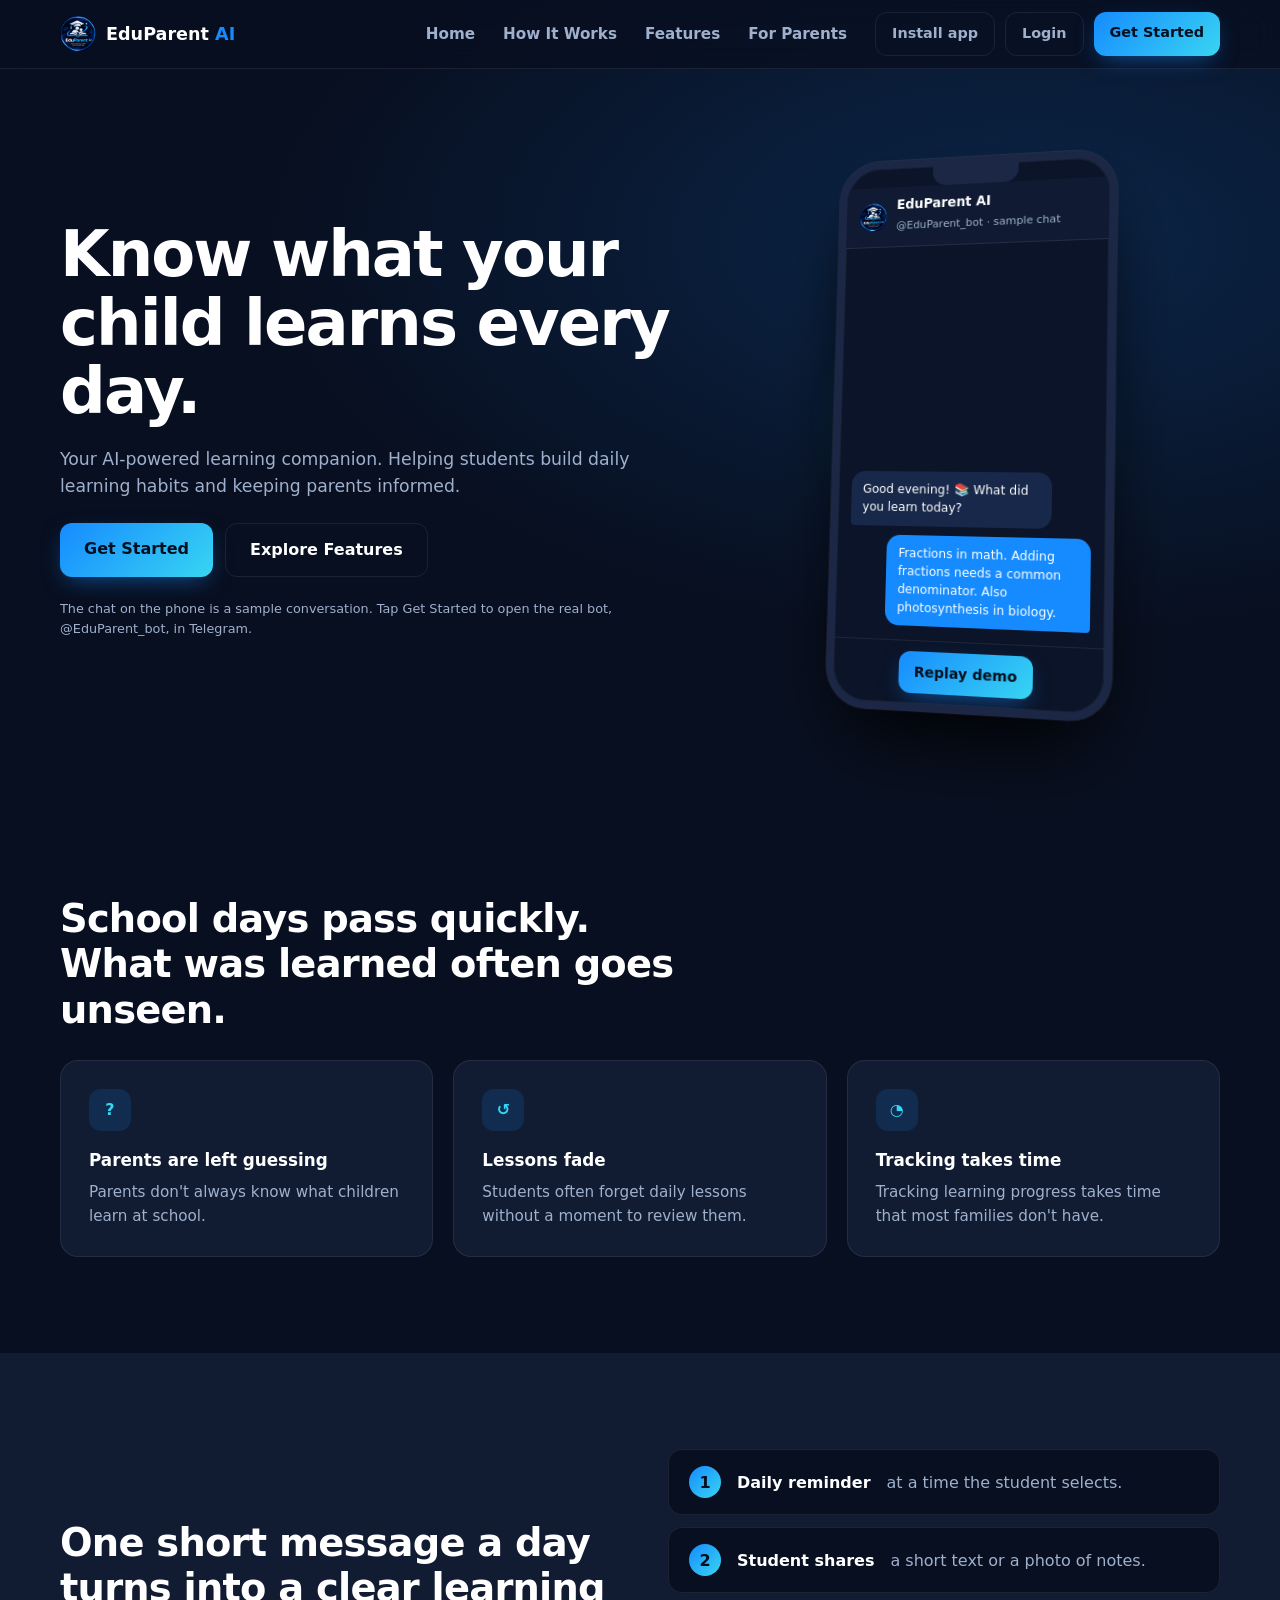
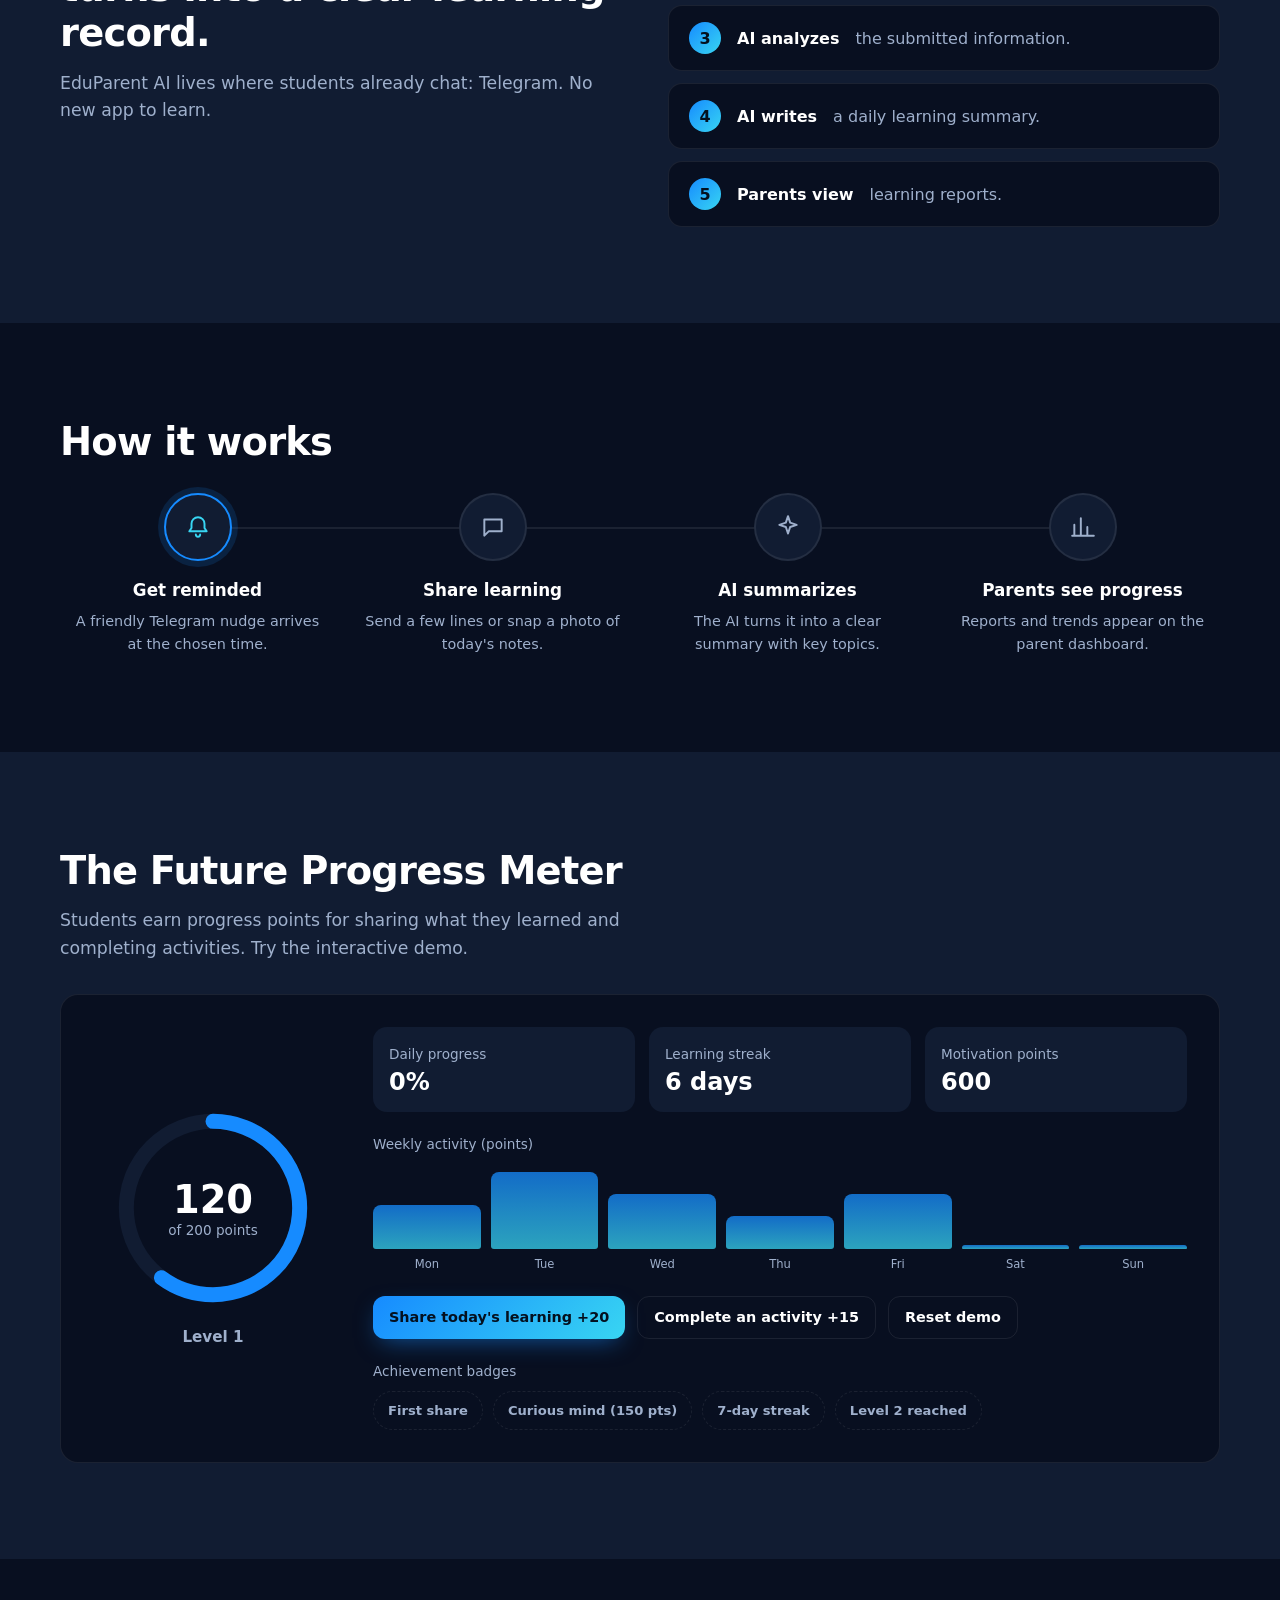
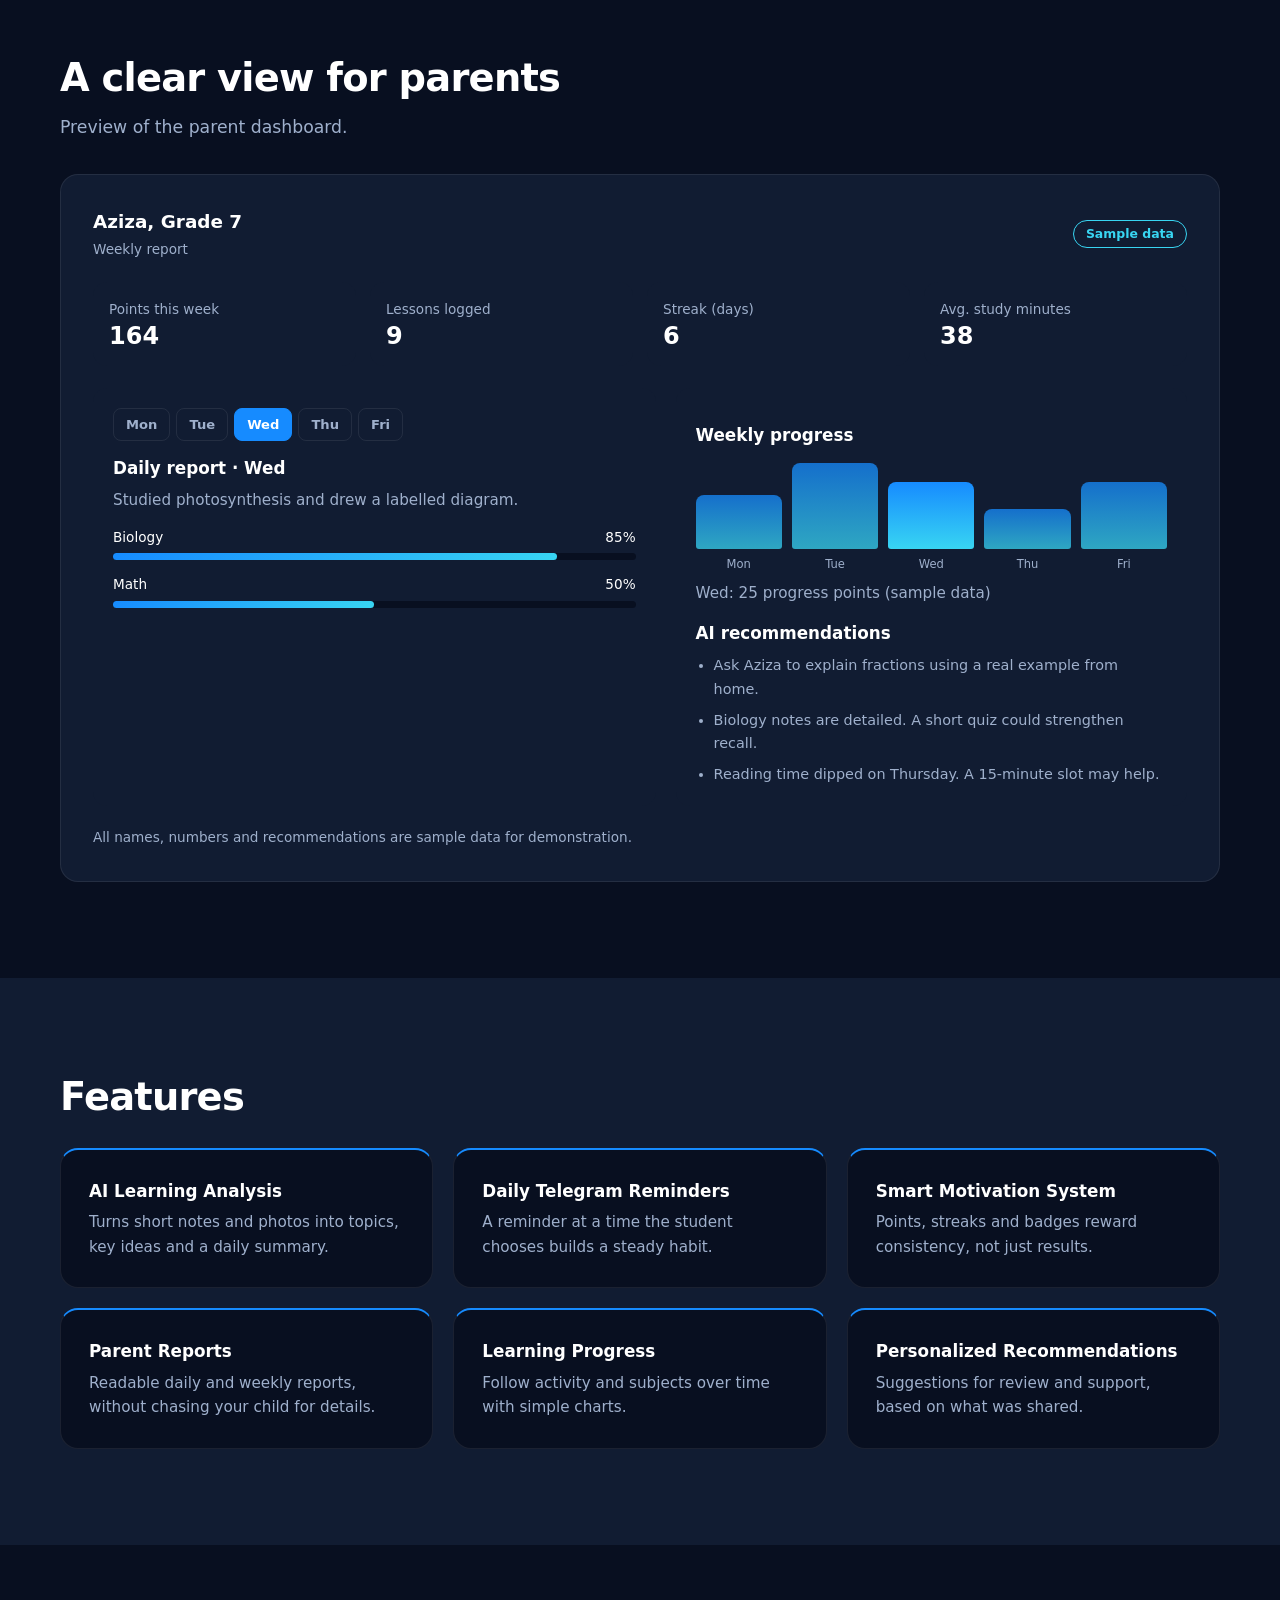
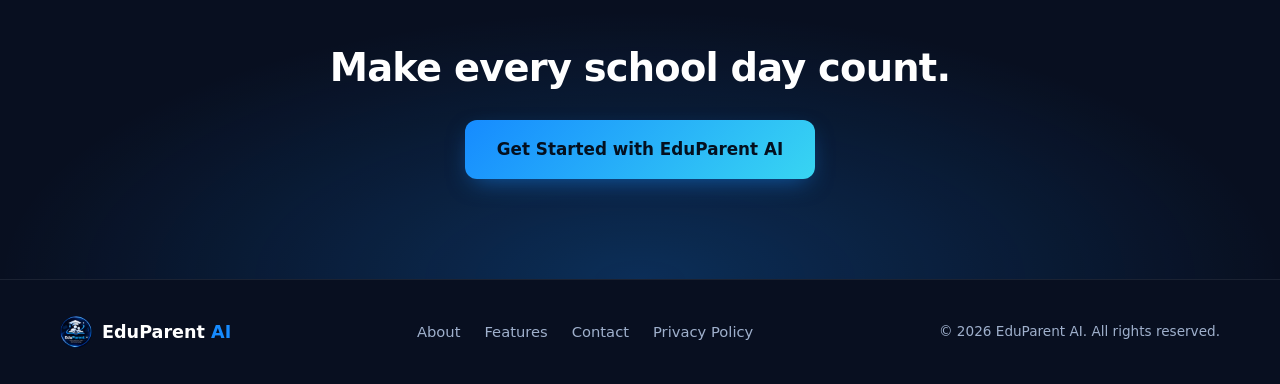
==== commit 6644d273: "Add initial index.html for EduParent AI landing page" ====
--- a/index.html
+++ b/index.html
@@ -8,8 +8,11 @@
 <link rel="preconnect" href="https://fonts.googleapis.com">
 <link rel="preconnect" href="https://fonts.gstatic.com" crossorigin>
 <link href="https://fonts.googleapis.com/css2?family=Manrope:wght@400;500;600;700;800&display=swap" rel="stylesheet">
-<link rel="icon" type="image/png" href="favicon.png">
-<link rel="apple-touch-icon" href="favicon.png">
+<link rel="manifest" href="manifest.json">
+<meta name="theme-color" content="#080F20">
+<meta name="apple-mobile-web-app-capable" content="yes">
+<link rel="icon" type="image/png" href="icon-192.png">
+<link rel="apple-touch-icon" href="icon-192.png">
 <link rel="stylesheet" href="style.css">
 </head>
 <body>
@@ -17,11 +20,12 @@
 <!-- ===== A. NAVBAR ===== -->
 <header class="nav" id="nav">
   <div class="wrap nav-in">
-    <a href="#home" class="brand"><img src="logo.png" alt="" width="36" height="36"><span>EduParent <b>AI</b></span></a>
+    <a href="#home" class="brand"><img src="icon-192.png" alt="" width="36" height="36"><span>EduParent <b>AI</b></span></a>
     <button class="burger" id="burger" aria-label="Open menu" aria-expanded="false"><span></span><span></span></button>
     <nav class="links" id="links">
       <a href="#home">Home</a><a href="#how">How It Works</a><a href="#features">Features</a><a href="#parents">For Parents</a>
       <div class="nav-btns">
+        <button class="btn ghost sm" id="installBtn" hidden>Install app</button>
         <a class="btn ghost sm" href="https://t.me/EduParent_bot" target="_blank" rel="noopener">Login</a>
         <a class="btn primary sm" href="https://t.me/EduParent_bot" target="_blank" rel="noopener">Get Started</a>
       </div>
@@ -46,7 +50,7 @@
     <div class="phone-stage">
       <div class="phone" id="phone">
         <div class="notch"></div>
-        <div class="tg-head"><img src="logo.png" alt="" width="30" height="30"><div><strong>EduParent AI</strong><small>@EduParent_bot · sample chat</small></div></div>
+        <div class="tg-head"><img src="icon-192.png" alt="" width="30" height="30"><div><strong>EduParent AI</strong><small>@EduParent_bot · sample chat</small></div></div>
         <div class="chat" id="chat" aria-live="polite"></div>
         <div class="tg-foot"><button class="btn primary sm" id="replay">Replay demo</button></div>
       </div>
@@ -196,7 +200,7 @@
 <!-- ===== J. FOOTER ===== -->
 <footer class="foot">
   <div class="wrap foot-in">
-    <a href="#home" class="brand"><img src="logo.png" alt="" width="32" height="32"><span>EduParent <b>AI</b></span></a>
+    <a href="#home" class="brand"><img src="icon-192.png" alt="" width="32" height="32"><span>EduParent <b>AI</b></span></a>
     <nav>
       <a href="#solution">About</a><a href="#features">Features</a>
       <a href="#" data-open="Contact">Contact</a><a href="#" data-open="Privacy Policy">Privacy Policy</a>
